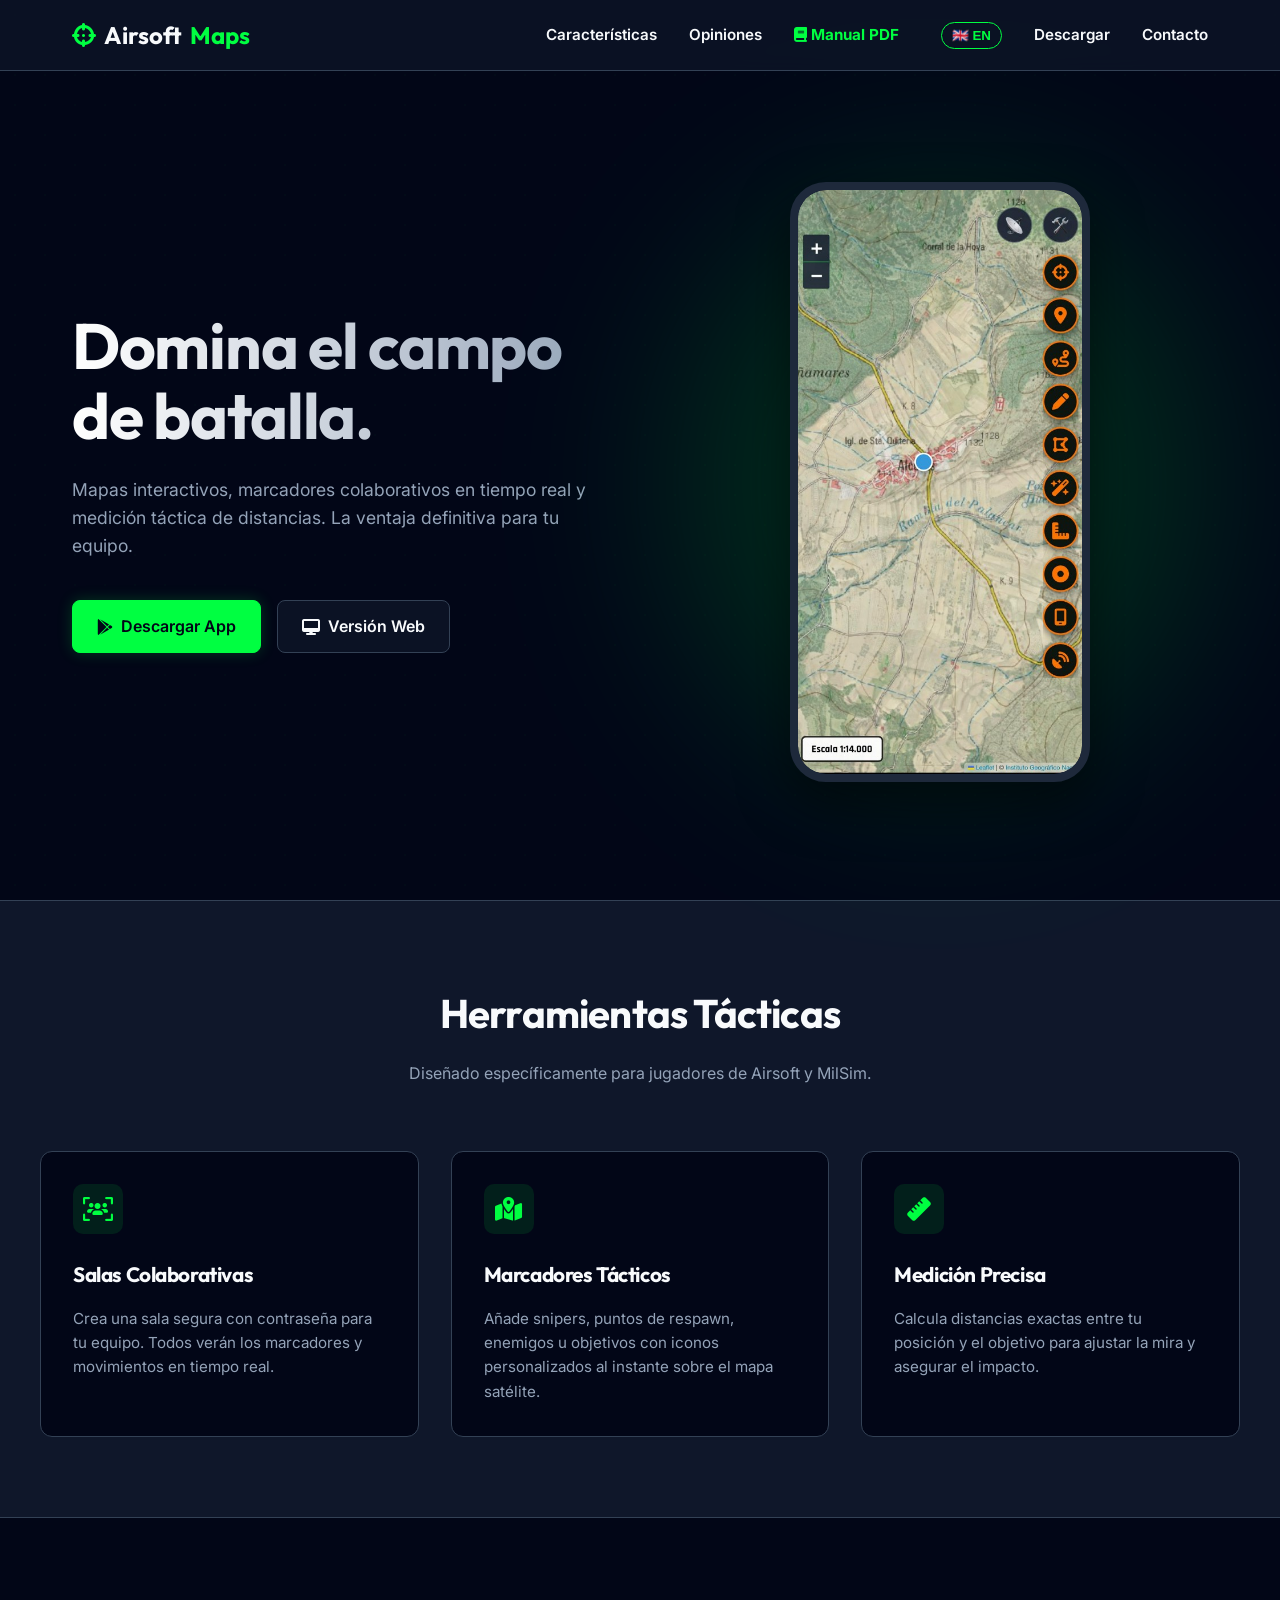
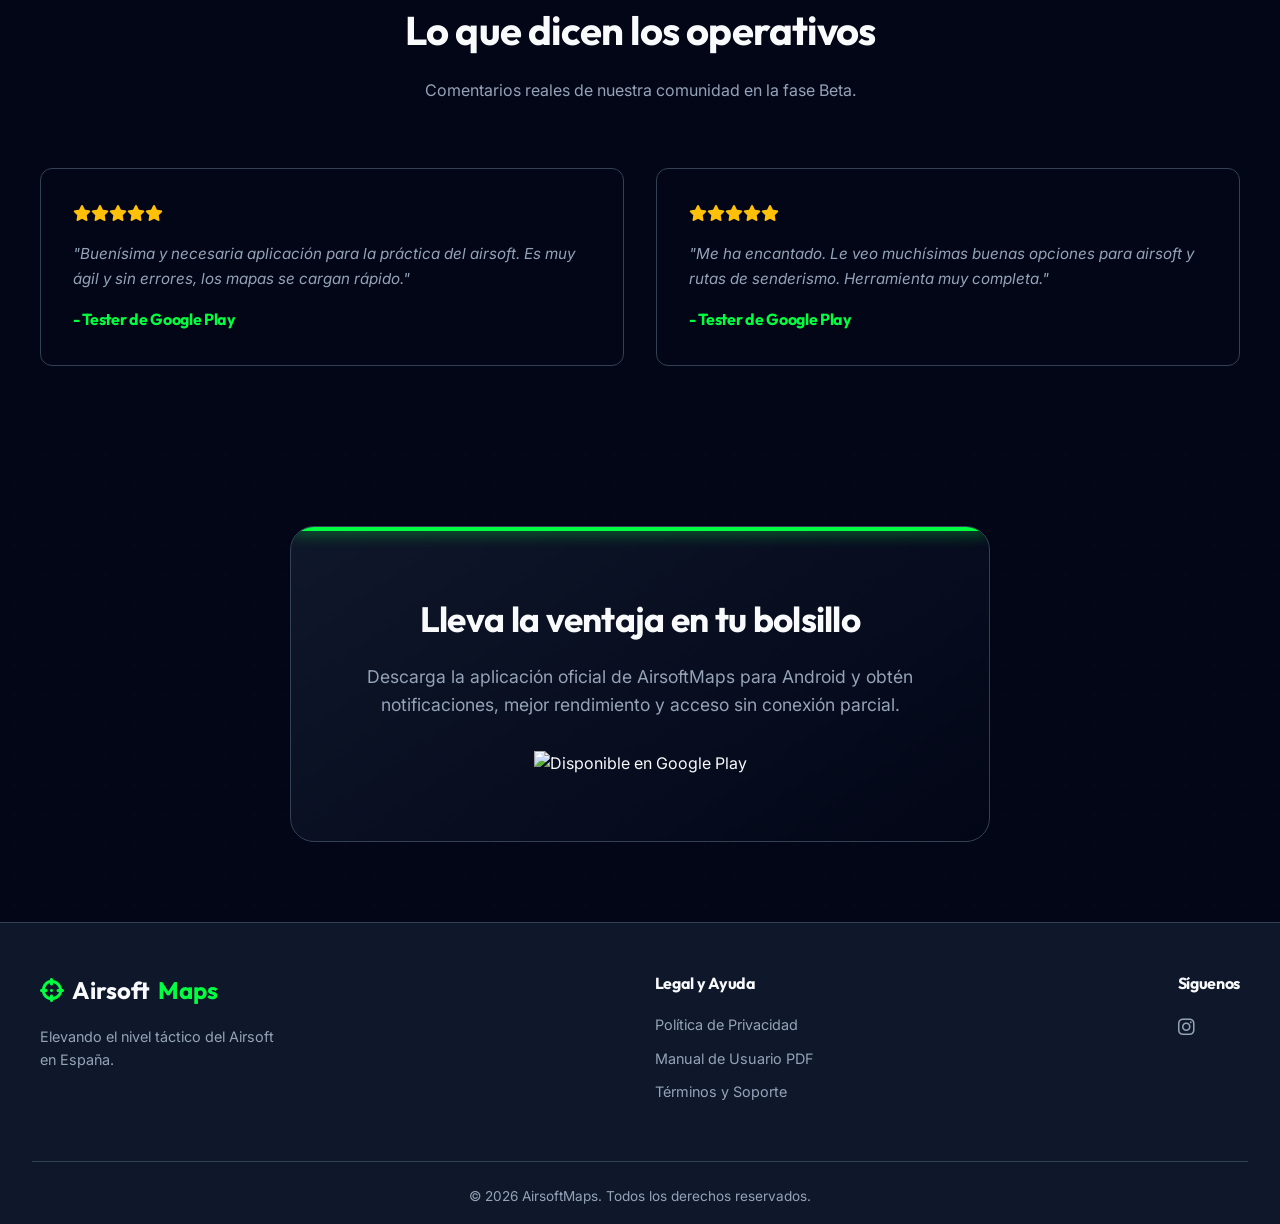
==== landing_page/index.html @ b5a116d0 "pagina web" ====
﻿<!DOCTYPE html>
<html lang="es">
<head>
    <meta charset="UTF-8">
    <meta name="viewport" content="width=device-width, initial-scale=1.0">
    <title>AirsoftMaps - Tu Ventaja Táctica</title>
    <link rel="icon" href="icon.png?v=2" type="image/png">
    <meta name="description" content="La aplicación definitiva para crear, compartir y ejecutar tácticas de airsoft en tiempo real con tu equipo.">
    
    <!-- Google Fonts -->
    <link rel="preconnect" href="https://fonts.googleapis.com">
    <link rel="preconnect" href="https://fonts.gstatic.com" crossorigin>
    <link href="https://fonts.googleapis.com/css2?family=Inter:wght@400;600;800&family=Outfit:wght@700&display=swap" rel="stylesheet">
    
    <!-- FontAwesome Icons -->
    <link rel="stylesheet" href="https://cdnjs.cloudflare.com/ajax/libs/font-awesome/6.4.0/css/all.min.css">
    
    <link rel="stylesheet" href="style.css">
</head>
<body>

    <!-- Navbar -->
    <nav class="navbar">
        <div class="nav-container">
            <div class="logo">
                <i class="fa-solid fa-crosshairs"></i> Airsoft<span>Maps</span>
            </div>
            <ul class="nav-links">
                <li><a href="#features" data-i18n="nav_features">Características</a></li>
                <li><a href="#reviews" data-i18n="nav_reviews">Opiniones</a></li>
                <li><a href="Manual_Usuario_AirsoftMaps.pdf" target="_blank" style="color:var(--neon-green); font-weight:bold;"><i class="fa-solid fa-book"></i> <span data-i18n="nav_manual">Manual PDF</span></a></li>
                <li><button id="langBtn" style="background:transparent; border:1px solid var(--neon-green); color:var(--neon-green); padding:5px 10px; border-radius:15px; cursor:pointer; font-weight:bold; margin-left:10px;">🇬🇧 EN</button></li>
                <li><a href="#download" data-i18n="nav_download">Descargar</a></li>
                <li><a href="mailto:support.gongorycorp@gmail.com" class="contact-link" data-i18n="nav_contact">Contacto</a></li>
            </ul>
            <div class="hamburger">
                <i class="fa-solid fa-bars"></i>
            </div>
        </div>
    </nav>

    <!-- Hero Section -->
    <header class="hero">
        <div class="hero-content">
            <h1 class="fade-in-up" data-i18n="hero_title">Domina el campo de batalla.</h1>
            <p class="fade-in-up delay-1" data-i18n="hero_desc">Mapas interactivos, marcadores colaborativos en tiempo real y medición táctica de distancias. La ventaja definitiva para tu equipo.</p>
            
            <div class="cta-buttons fade-in-up delay-2">
                <a href="#download" class="btn btn-primary">
                    <i class="fa-brands fa-google-play"></i> <span data-i18n="btn_app">Descargar App</span>
                </a>
                <a href="https://www.airsoftmaps.es/" class="btn btn-secondary">
                    <i class="fa-solid fa-desktop"></i> <span data-i18n="btn_web">Versión Web</span>
                </a>
            </div>
        </div>
        <div class="hero-image-container fade-in-up delay-3">
            <div class="mockup-frame">
                <img src="img/captura.jpg" alt="AirsoftMaps App" style="width: 100%; height: 100%; object-fit: cover; border-radius: 28px;">
            </div>
            <div class="glow-effect"></div>
        </div>
    </header>

    <!-- Features Section -->
    <section id="features" class="features">
        <div class="section-header">
            <h2 data-i18n="feat_title">Herramientas Tácticas</h2>
            <p data-i18n="feat_desc">Diseñado específicamente para jugadores de Airsoft y MilSim.</p>
        </div>
        
        <div class="features-grid">
            <div class="feature-card">
                <div class="icon-wrapper">
                    <i class="fa-solid fa-users-viewfinder"></i>
                </div>
                <h3 data-i18n="feat_1_title">Salas Colaborativas</h3>
                <p data-i18n="feat_1_desc">Crea una sala segura con contraseña para tu equipo. Todos verán los marcadores y movimientos en tiempo real.</p>
            </div>
            
            <div class="feature-card">
                <div class="icon-wrapper">
                    <i class="fa-solid fa-map-location-dot"></i>
                </div>
                <h3 data-i18n="feat_2_title">Marcadores Tácticos</h3>
                <p data-i18n="feat_2_desc">Añade snipers, puntos de respawn, enemigos u objetivos con iconos personalizados al instante sobre el mapa satélite.</p>
            </div>
            
            <div class="feature-card">
                <div class="icon-wrapper">
                    <i class="fa-solid fa-ruler"></i>
                </div>
                <h3 data-i18n="feat_3_title">Medición Precisa</h3>
                <p data-i18n="feat_3_desc">Calcula distancias exactas entre tu posición y el objetivo para ajustar la mira y asegurar el impacto.</p>
            </div>
        </div>
    </section>

    <!-- Reviews Section -->
    <section id="reviews" class="reviews-section" style="padding: 5rem 2rem; background: var(--bg-darker);">
        <div class="section-header">
            <h2 data-i18n="rev_title">Lo que dicen los operativos</h2>
            <p data-i18n="rev_desc">Comentarios reales de nuestra comunidad en la fase Beta.</p>
        </div>
        
        <div class="reviews-grid" style="display: grid; grid-template-columns: repeat(auto-fit, minmax(300px, 1fr)); gap: 2rem; max-width: 1200px; margin: 0 auto;">
            <div class="review-card feature-card">
                <div style="color: #ffc107; margin-bottom: 1rem;"><i class="fa-solid fa-star"></i><i class="fa-solid fa-star"></i><i class="fa-solid fa-star"></i><i class="fa-solid fa-star"></i><i class="fa-solid fa-star"></i></div>
                <p style="font-style: italic; margin-bottom: 1rem;">"Buenísima y necesaria aplicación para la práctica del airsoft. Es muy ágil y sin errores, los mapas se cargan rápido."</p>
                <h4 style="color: var(--neon-green);">- Tester de Google Play</h4>
            </div>
            <div class="review-card feature-card">
                <div style="color: #ffc107; margin-bottom: 1rem;"><i class="fa-solid fa-star"></i><i class="fa-solid fa-star"></i><i class="fa-solid fa-star"></i><i class="fa-solid fa-star"></i><i class="fa-solid fa-star"></i></div>
                <p style="font-style: italic; margin-bottom: 1rem;">"Me ha encantado. Le veo muchísimas buenas opciones para airsoft y rutas de senderismo. Herramienta muy completa."</p>
                <h4 style="color: var(--neon-green);">- Tester de Google Play</h4>
            </div>
        </div>
    </section>

    <!-- Download Section -->
    <section id="download" class="download-section">
        <div class="download-box">
            <h2 data-i18n="dl_title">Lleva la ventaja en tu bolsillo</h2>
            <p data-i18n="dl_desc">Descarga la aplicación oficial de AirsoftMaps para Android y obtén notificaciones, mejor rendimiento y acceso sin conexión parcial.</p>
            <a href="https://play.google.com/store/apps/details?id=com.airsoftmaps.app" target="_blank" class="store-badge">
                <img src="https://play.google.com/intl/en_us/badges/static/images/badges/es_badge_web_generic.png" alt="Disponible en Google Play" style="max-height: 60px;">
            </a>
        </div>
    </section>

    <!-- Footer -->
    <footer class="footer">
        <div class="footer-content">
            <div class="footer-brand">
                <div class="logo">
                    <i class="fa-solid fa-crosshairs"></i> Airsoft<span>Maps</span>
                </div>
                <p data-i18n="ft_slogan">Elevando el nivel táctico del Airsoft en España.</p>
            </div>
            <div class="footer-links">
                <h4 data-i18n="ft_legal">Legal y Ayuda</h4>
                <ul>
                    <li><a href="https://airsoftmaps.es/privacy.html" target="_blank" data-i18n="ft_privacy">Política de Privacidad</a></li>
                    <li><a href="Manual_Usuario_AirsoftMaps.pdf" target="_blank" data-i18n="ft_manual">Manual de Usuario PDF</a></li>
                    <li><a href="mailto:support.gongorycorp@gmail.com" data-i18n="ft_terms">Términos y Soporte</a></li>
                </ul>
            </div>
            <div class="footer-social">
                <h4 data-i18n="ft_follow">Síguenos</h4>
                <div class="social-icons">
                    <a href="https://www.instagram.com/airsoft_maps/" target="_blank" title="@airsoft_maps"><i class="fa-brands fa-instagram"></i></a>
                </div>
            </div>
        </div>
        <div class="footer-bottom">
            <p>&copy; 2026 AirsoftMaps. Todos los derechos reservados.</p>
        </div>
    </footer>

    <script src="script.js"></script>
</body>
</html>
---- landing_page/style.css ----
﻿:root {
    --bg-dark: #0f172a;
    --bg-darker: #020617;
    --neon-green: #00ff41;
    --neon-green-dim: rgba(0, 255, 65, 0.2);
    --text-main: #f8fafc;
    --text-muted: #94a3b8;
    --border-color: #334155;
    --glass-bg: rgba(15, 23, 42, 0.7);
}

* {
    margin: 0;
    padding: 0;
    box-sizing: border-box;
}

html {
    scroll-behavior: smooth;
}

body {
    font-family: 'Inter', sans-serif;
    background-color: var(--bg-darker);
    color: var(--text-main);
    line-height: 1.6;
    overflow-x: hidden;
    /* Patrón táctico de fondo sutil */
    background-image: 
        linear-gradient(rgba(2, 6, 23, 0.9), rgba(2, 6, 23, 0.9)),
        radial-gradient(var(--neon-green-dim) 1px, transparent 1px);
    background-size: 100% 100%, 30px 30px;
}

/* Tipografía */
h1, h2, h3, h4 {
    font-family: 'Outfit', sans-serif;
    letter-spacing: -0.02em;
}

a {
    text-decoration: none;
    color: inherit;
}

ul {
    list-style: none;
}

/* NAVBAR */
.navbar {
    position: fixed;
    top: 0;
    width: 100%;
    background: var(--glass-bg);
    backdrop-filter: blur(10px);
    border-bottom: 1px solid var(--border-color);
    z-index: 1000;
}

.nav-container {
    max-width: 1200px;
    margin: 0 auto;
    padding: 1rem 2rem;
    display: flex;
    justify-content: space-between;
    align-items: center;
}

.logo {
    font-family: 'Outfit', sans-serif;
    font-size: 1.5rem;
    font-weight: 700;
    color: var(--text-main);
    display: flex;
    align-items: center;
    gap: 0.5rem;
}

.logo i {
    color: var(--neon-green);
}

.logo span {
    color: var(--neon-green);
}

.nav-links {
    display: flex;
    gap: 2rem;
}

.nav-links a {
    font-size: 0.95rem;
    font-weight: 600;
    transition: color 0.3s;
}

.nav-links a:hover {
    color: var(--neon-green);
    text-shadow: 0 0 8px var(--neon-green-dim);
}

.hamburger {
    display: none;
    font-size: 1.5rem;
    cursor: pointer;
    color: var(--neon-green);
}

/* HERO SECTION */
.hero {
    min-height: 100vh;
    display: flex;
    align-items: center;
    justify-content: space-between;
    max-width: 1200px;
    margin: 0 auto;
    padding: 6rem 2rem 2rem;
    gap: 4rem;
}

.hero-content {
    flex: 1;
    max-width: 600px;
}

.hero-content h1 {
    font-size: 4rem;
    line-height: 1.1;
    margin-bottom: 1.5rem;
    background: linear-gradient(to right, #fff, #94a3b8);
    -webkit-background-clip: text;
    -webkit-text-fill-color: transparent;
}

.hero-content p {
    font-size: 1.1rem;
    color: var(--text-muted);
    margin-bottom: 2.5rem;
}

.cta-buttons {
    display: flex;
    gap: 1rem;
    flex-wrap: wrap;
}

.btn {
    padding: 0.8rem 1.5rem;
    border-radius: 8px;
    font-weight: 600;
    font-size: 1rem;
    display: flex;
    align-items: center;
    gap: 0.5rem;
    transition: all 0.3s ease;
    cursor: pointer;
}

.btn-primary {
    background: var(--neon-green);
    color: var(--bg-darker);
    border: 1px solid var(--neon-green);
    box-shadow: 0 0 15px var(--neon-green-dim);
}

.btn-primary:hover {
    box-shadow: 0 0 25px rgba(0, 255, 65, 0.4);
    transform: translateY(-2px);
}

.btn-secondary {
    background: var(--glass-bg);
    color: var(--text-main);
    border: 1px solid var(--border-color);
}

.btn-secondary:hover {
    border-color: var(--neon-green);
    color: var(--neon-green);
    transform: translateY(-2px);
}

/* HERO IMAGE MOCKUP */
.hero-image-container {
    flex: 1;
    position: relative;
    display: flex;
    justify-content: center;
}

.mockup-frame {
    width: 300px;
    height: 600px;
    border: 8px solid #1e293b;
    border-radius: 36px;
    background: var(--bg-dark);
    position: relative;
    z-index: 2;
    overflow: hidden;
    display: flex;
    align-items: center;
    justify-content: center;
    box-shadow: 0 20px 50px rgba(0,0,0,0.5);
}

.placeholder-img {
    text-align: center;
    color: var(--text-muted);
    display: flex;
    flex-direction: column;
    gap: 1rem;
    font-size: 2rem;
}

.placeholder-img span {
    font-size: 1rem;
    font-family: 'Inter';
}

.glow-effect {
    position: absolute;
    width: 100%;
    height: 100%;
    background: var(--neon-green);
    filter: blur(100px);
    opacity: 0.15;
    z-index: 1;
    top: 0;
    left: 0;
    border-radius: 50%;
}

/* FEATURES SECTION */
.features {
    padding: 5rem 2rem;
    background: var(--bg-dark);
    border-top: 1px solid var(--border-color);
    border-bottom: 1px solid var(--border-color);
}

.section-header {
    text-align: center;
    max-width: 600px;
    margin: 0 auto 4rem;
}

.section-header h2 {
    font-size: 2.5rem;
    margin-bottom: 1rem;
    color: var(--text-main);
}

.section-header p {
    color: var(--text-muted);
}

.features-grid {
    display: grid;
    grid-template-columns: repeat(auto-fit, minmax(300px, 1fr));
    gap: 2rem;
    max-width: 1200px;
    margin: 0 auto;
}

.feature-card {
    background: var(--bg-darker);
    padding: 2rem;
    border-radius: 12px;
    border: 1px solid var(--border-color);
    transition: all 0.3s ease;
}

.feature-card:hover {
    border-color: var(--neon-green);
    transform: translateY(-5px);
    box-shadow: 0 10px 30px rgba(0, 0, 0, 0.5);
}

.icon-wrapper {
    width: 50px;
    height: 50px;
    background: rgba(0, 255, 65, 0.1);
    border-radius: 10px;
    display: flex;
    align-items: center;
    justify-content: center;
    font-size: 1.5rem;
    color: var(--neon-green);
    margin-bottom: 1.5rem;
}

.feature-card h3 {
    margin-bottom: 1rem;
    font-size: 1.3rem;
}

.feature-card p {
    color: var(--text-muted);
    font-size: 0.95rem;
}

/* DOWNLOAD SECTION */
.download-section {
    padding: 5rem 2rem;
    text-align: center;
}

.download-box {
    max-width: 700px;
    margin: 0 auto;
    background: linear-gradient(145deg, var(--bg-dark) 0%, var(--bg-darker) 100%);
    border: 1px solid var(--border-color);
    padding: 4rem 2rem;
    border-radius: 24px;
    position: relative;
    overflow: hidden;
}

.download-box::before {
    content: '';
    position: absolute;
    top: 0;
    left: 0;
    width: 100%;
    height: 4px;
    background: var(--neon-green);
    box-shadow: 0 0 15px var(--neon-green);
}

.download-box h2 {
    font-size: 2.2rem;
    margin-bottom: 1rem;
}

.download-box p {
    color: var(--text-muted);
    margin-bottom: 2rem;
    font-size: 1.1rem;
}

.store-badge img {
    transition: transform 0.2s;
}

.store-badge img:hover {
    transform: scale(1.05);
}

/* FOOTER */
.footer {
    background: var(--bg-dark);
    border-top: 1px solid var(--border-color);
    padding: 3rem 2rem 1rem;
}

.footer-content {
    max-width: 1200px;
    margin: 0 auto;
    display: flex;
    justify-content: space-between;
    flex-wrap: wrap;
    gap: 3rem;
    margin-bottom: 3rem;
}

.footer-brand p {
    color: var(--text-muted);
    margin-top: 1rem;
    font-size: 0.9rem;
    max-width: 250px;
}

.footer-links h4, .footer-social h4 {
    margin-bottom: 1rem;
    color: var(--text-main);
}

.footer-links ul li {
    margin-bottom: 0.5rem;
}

.footer-links a {
    color: var(--text-muted);
    font-size: 0.9rem;
    transition: color 0.2s;
}

.footer-links a:hover {
    color: var(--neon-green);
}

.social-icons {
    display: flex;
    gap: 1rem;
}

.social-icons a {
    color: var(--text-muted);
    font-size: 1.2rem;
    transition: color 0.2s;
}

.social-icons a:hover {
    color: var(--neon-green);
}

.footer-bottom {
    text-align: center;
    padding-top: 1.5rem;
    border-top: 1px solid var(--border-color);
    color: var(--text-muted);
    font-size: 0.85rem;
}

/* ANIMATIONS */
.fade-in-up {
    opacity: 0;
    transform: translateY(20px);
    transition: opacity 0.8s ease, transform 0.8s ease;
}

.fade-in-up.visible {
    opacity: 1;
    transform: translateY(0);
}

.delay-1 { transition-delay: 0.2s; }
.delay-2 { transition-delay: 0.4s; }
.delay-3 { transition-delay: 0.6s; }

/* RESPONSIVE */
@media (max-width: 900px) {
    .hero {
        flex-direction: column;
        text-align: center;
        padding-top: 7rem;
    }

    .hero-content {
        max-width: 100%;
    }

    .hero-content h1 {
        font-size: 3rem;
    }

    .cta-buttons {
        justify-content: center;
    }

    .mockup-frame {
        width: 260px;
        height: 520px;
    }
}

@media (max-width: 768px) {
    .nav-links {
        display: none;
        position: absolute;
        top: 100%;
        left: 0;
        width: 100%;
        background: var(--bg-dark);
        flex-direction: column;
        padding: 1.5rem;
        border-bottom: 1px solid var(--border-color);
        text-align: center;
    }

    .nav-links.active {
        display: flex;
    }

    .hamburger {
        display: block;
    }
}
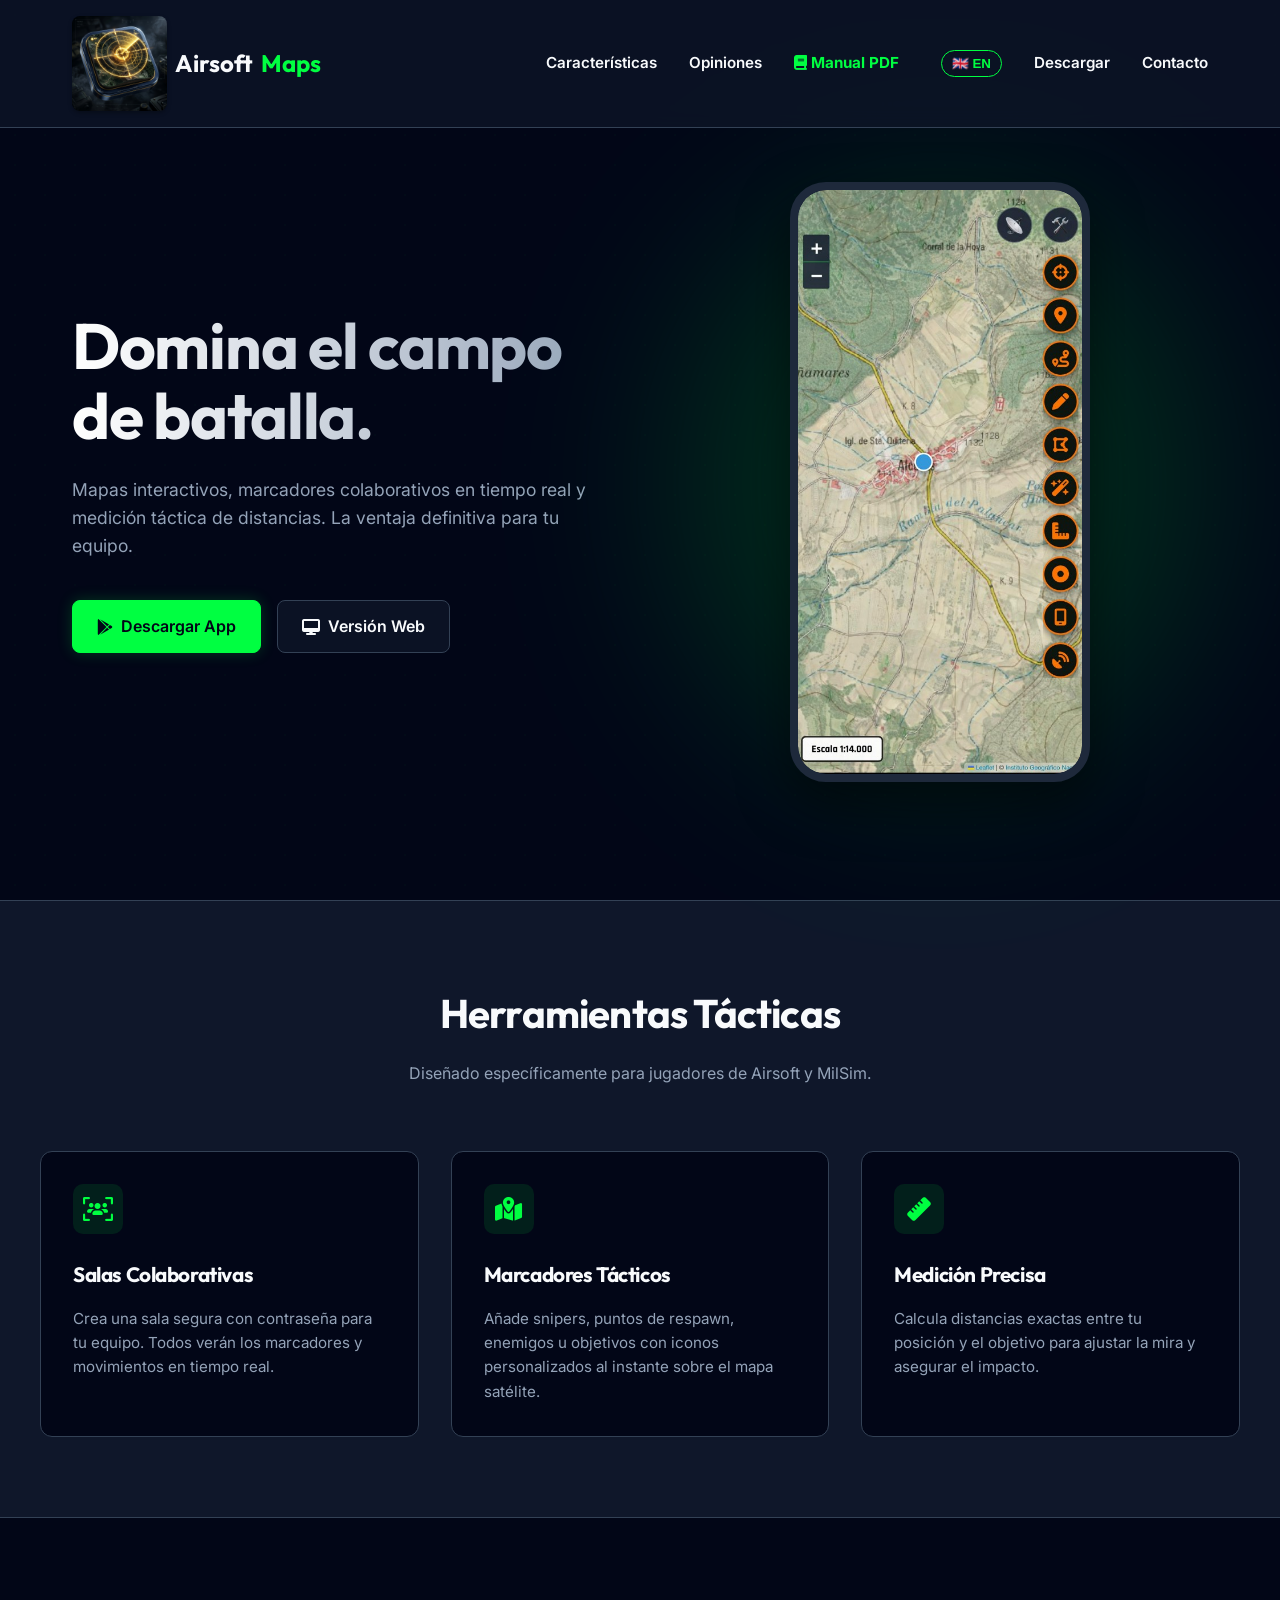
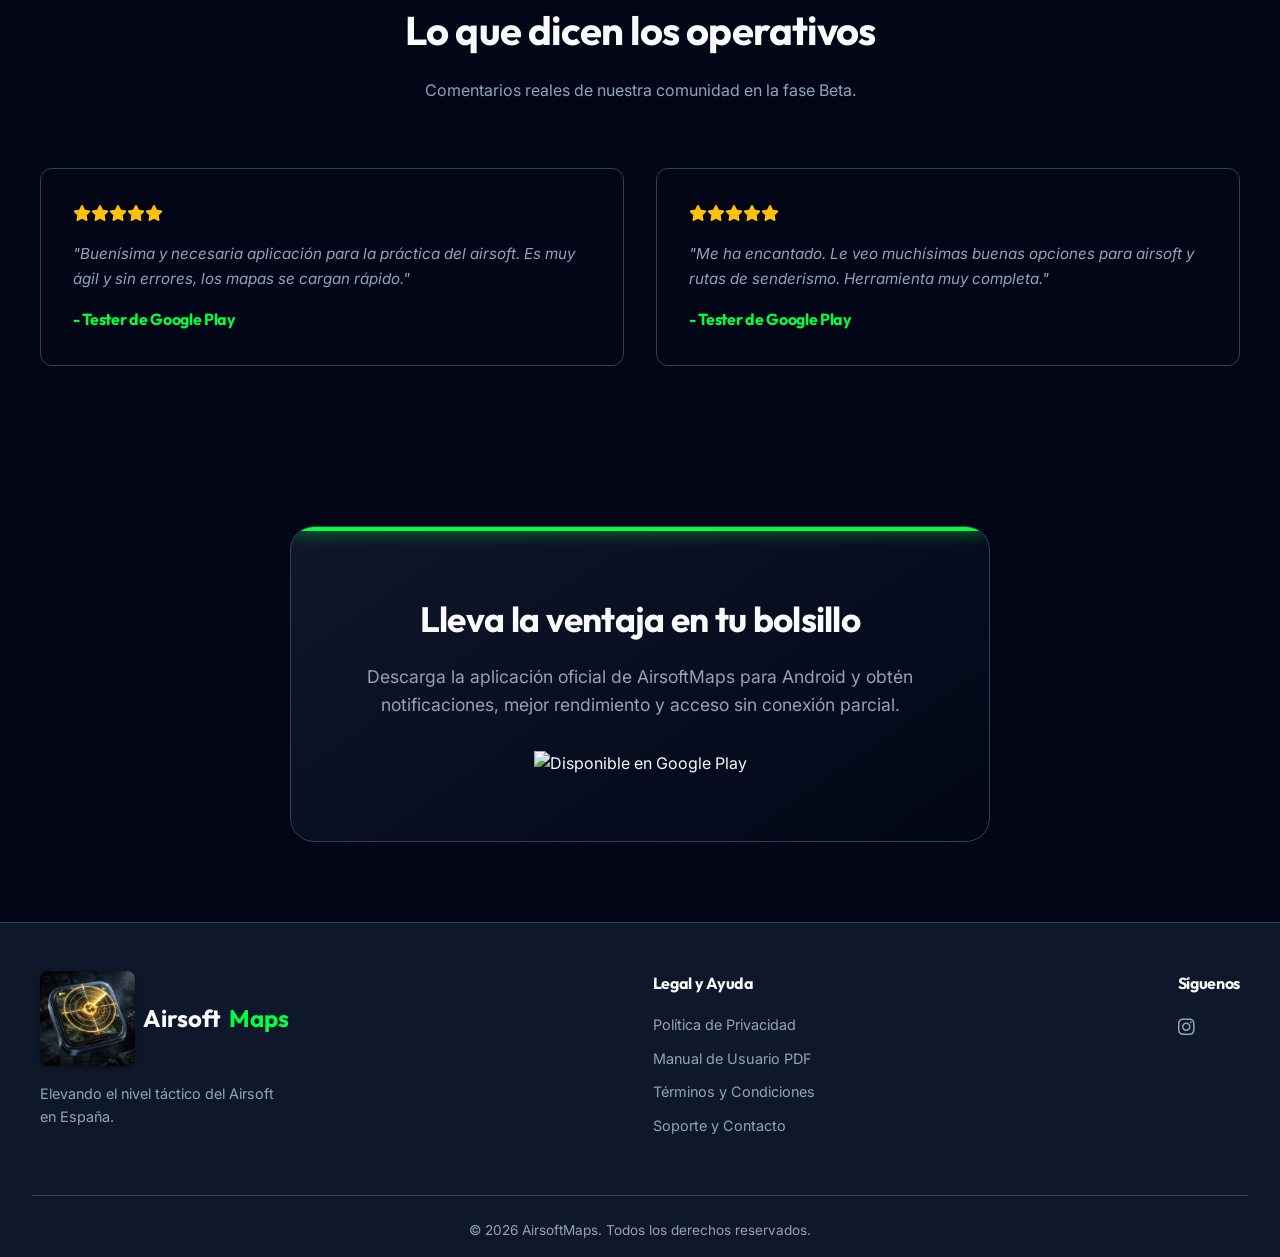
==== commit 9c990ce1: "version 2.15.3" ====
--- a/landing_page/index.html
+++ b/landing_page/index.html
@@ -23,7 +23,7 @@
     <nav class="navbar">
         <div class="nav-container">
             <div class="logo">
-                <i class="fa-solid fa-crosshairs"></i> Airsoft<span>Maps</span>
+                <img src="icon.png" alt="AirsoftMaps Logo" style="height: 95px; border-radius: 8px; box-shadow: 0 2px 4px rgba(0,0,0,0.3);"> Airsoft<span>Maps</span>
             </div>
             <ul class="nav-links">
                 <li><a href="#features" data-i18n="nav_features">Características</a></li>
@@ -133,7 +133,7 @@
         <div class="footer-content">
             <div class="footer-brand">
                 <div class="logo">
-                    <i class="fa-solid fa-crosshairs"></i> Airsoft<span>Maps</span>
+                    <img src="icon.png" alt="AirsoftMaps Logo" style="height: 95px; border-radius: 8px; box-shadow: 0 2px 4px rgba(0,0,0,0.3);"> Airsoft<span>Maps</span>
                 </div>
                 <p data-i18n="ft_slogan">Elevando el nivel táctico del Airsoft en España.</p>
             </div>
@@ -142,7 +142,8 @@
                 <ul>
                     <li><a href="https://airsoftmaps.es/privacy.html" target="_blank" data-i18n="ft_privacy">Política de Privacidad</a></li>
                     <li><a href="Manual_Usuario_AirsoftMaps.pdf" target="_blank" data-i18n="ft_manual">Manual de Usuario PDF</a></li>
-                    <li><a href="mailto:support.gongorycorp@gmail.com" data-i18n="ft_terms">Términos y Soporte</a></li>
+                    <li><a href="https://airsoftmaps.es/terms.html" target="_blank">Términos y Condiciones</a></li>
+                      <li><a href="mailto:support.gongorycorp@gmail.com">Soporte y Contacto</a></li>
                 </ul>
             </div>
             <div class="footer-social">
@@ -160,3 +161,11 @@
     <script src="script.js"></script>
 </body>
 </html>
+
+
+
+
+
+
+
+
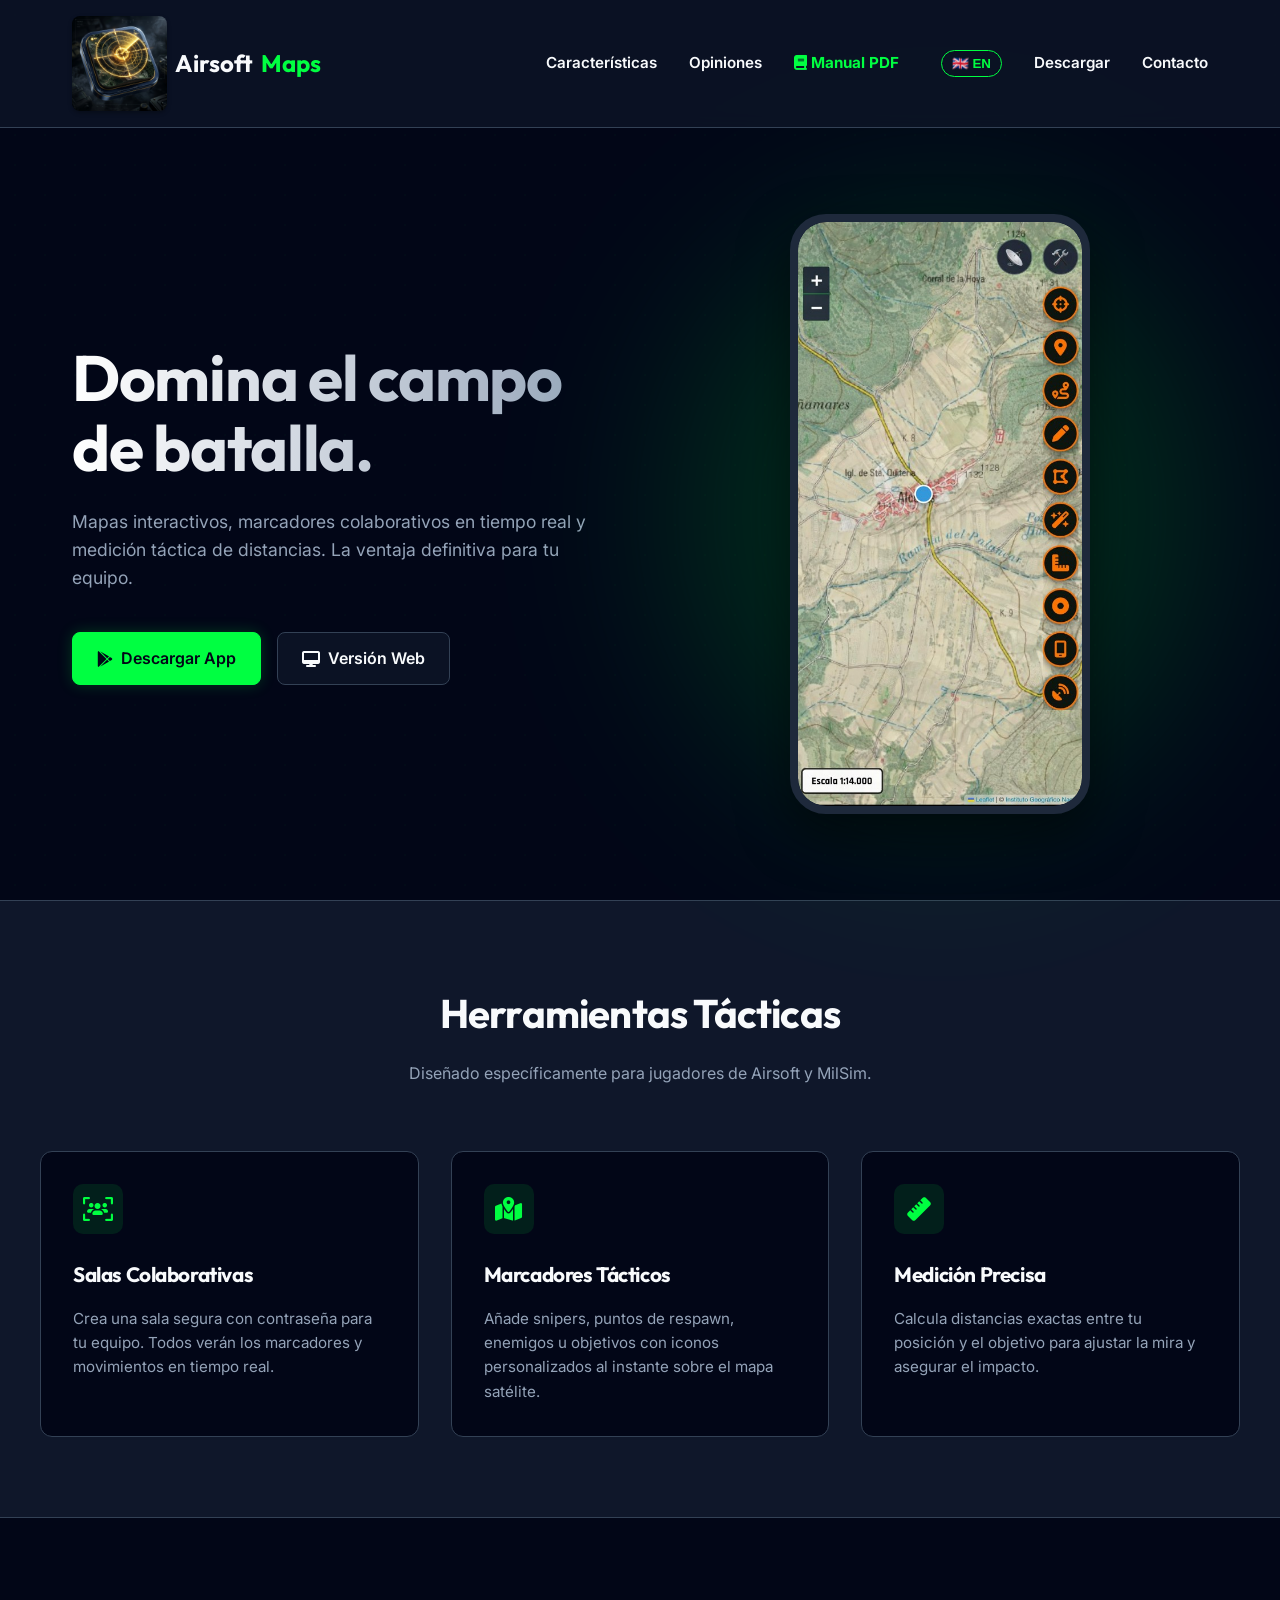
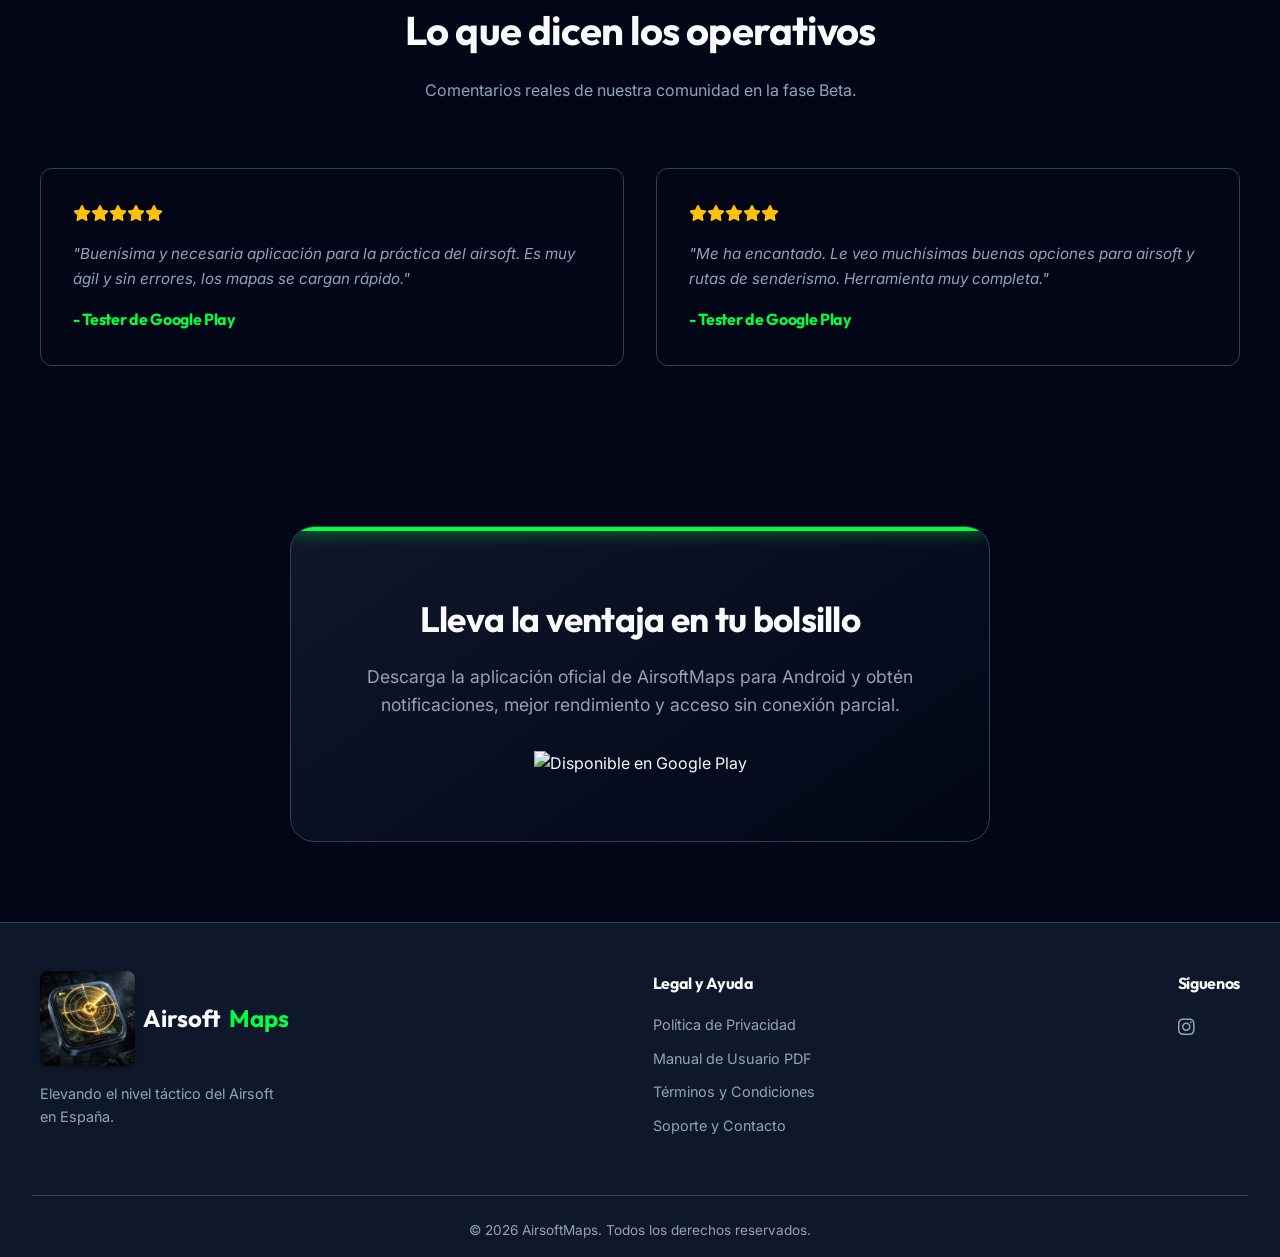
==== commit 828028ff: "version 2.15.4" ====
--- a/landing_page/index.html
+++ b/landing_page/index.html
@@ -56,7 +56,7 @@
         </div>
         <div class="hero-image-container fade-in-up delay-3">
             <div class="mockup-frame">
-                <img src="img/captura.jpg" alt="AirsoftMaps App" style="width: 100%; height: 100%; object-fit: cover; border-radius: 28px;">
+                <img src="img/captura.jpg" alt="AirsoftMaps App" style="width: 100%; height: 100%; object-fit: cover; object-position: top center; border-radius: 28px;">
             </div>
             <div class="glow-effect"></div>
         </div>
@@ -169,3 +169,4 @@
 
 
 
+
--- a/landing_page/style.css
+++ b/landing_page/style.css
@@ -116,7 +116,7 @@
     justify-content: space-between;
     max-width: 1200px;
     margin: 0 auto;
-    padding: 6rem 2rem 2rem;
+    padding: 10rem 2rem 2rem;
     gap: 4rem;
 }
 
@@ -435,7 +435,7 @@
     .hero {
         flex-direction: column;
         text-align: center;
-        padding-top: 7rem;
+        padding-top: 11rem;
     }
 
     .hero-content {
@@ -478,3 +478,4 @@
         display: block;
     }
 }
+
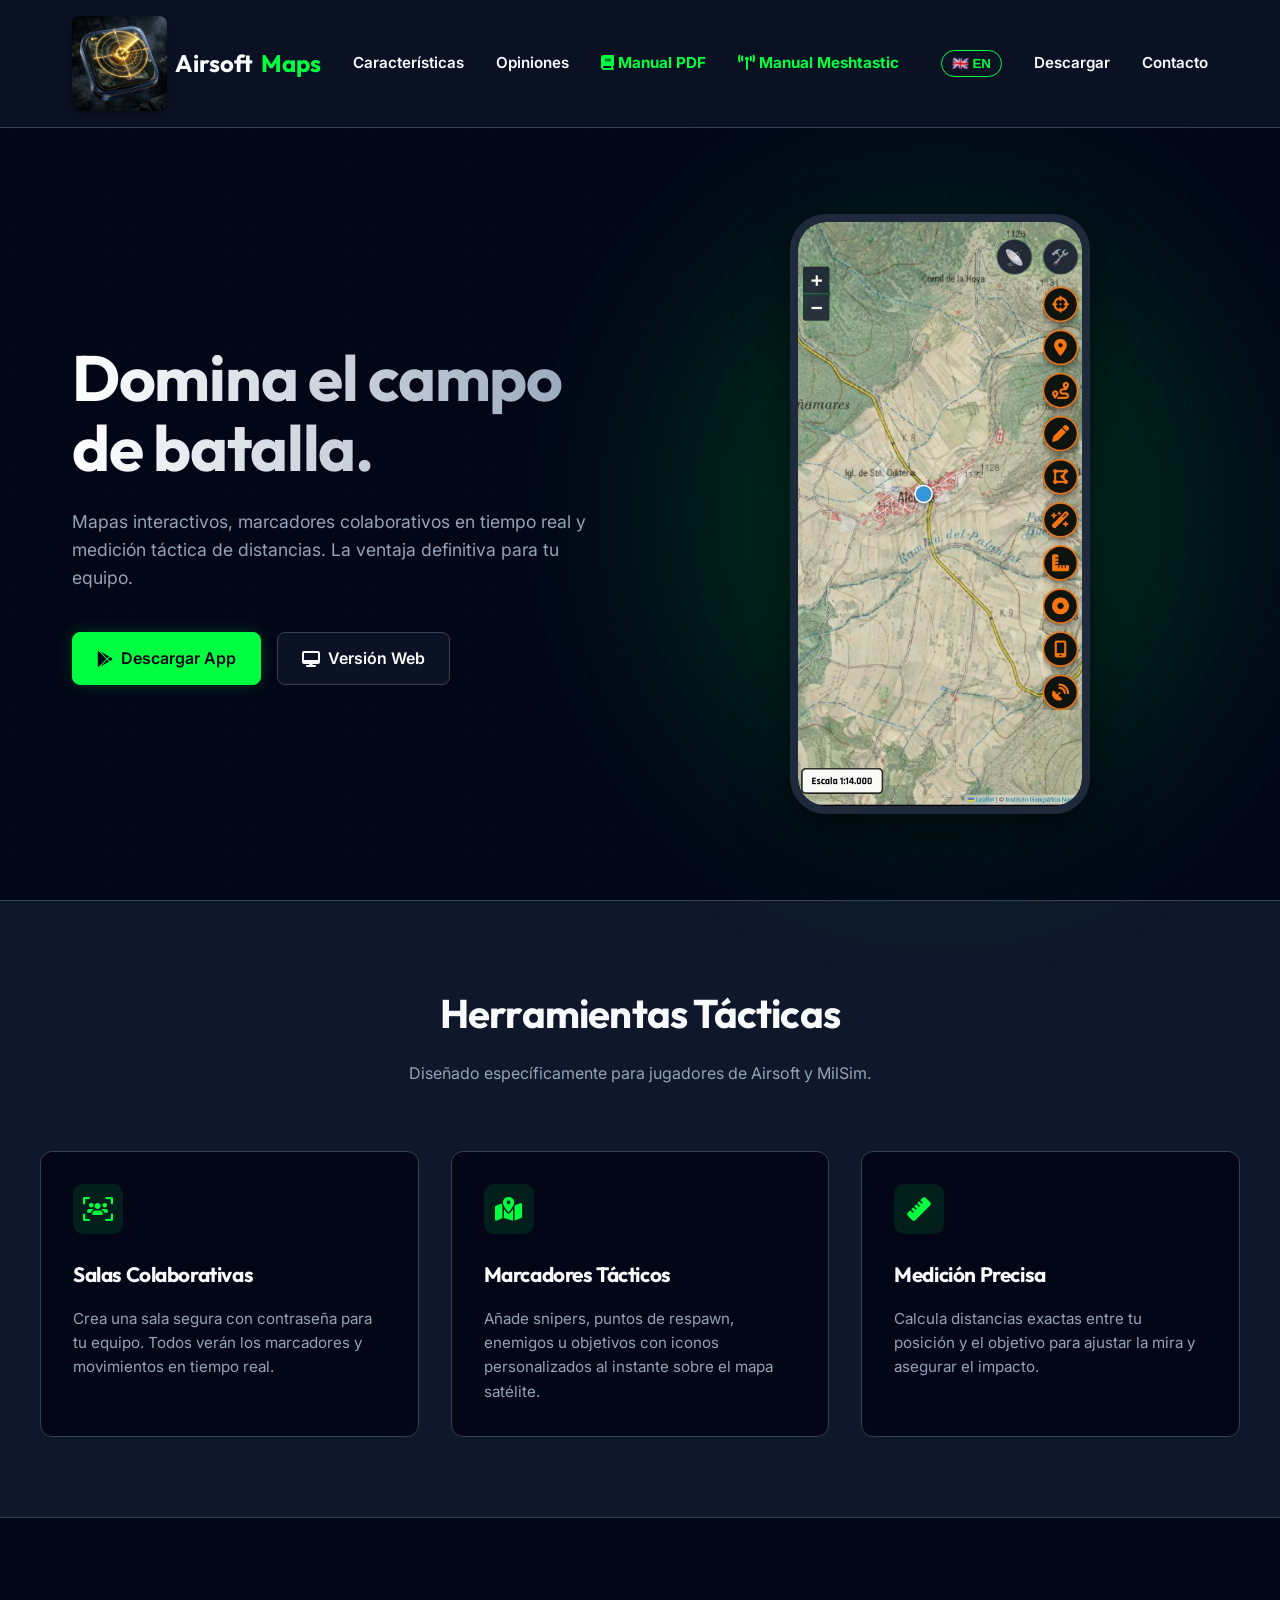
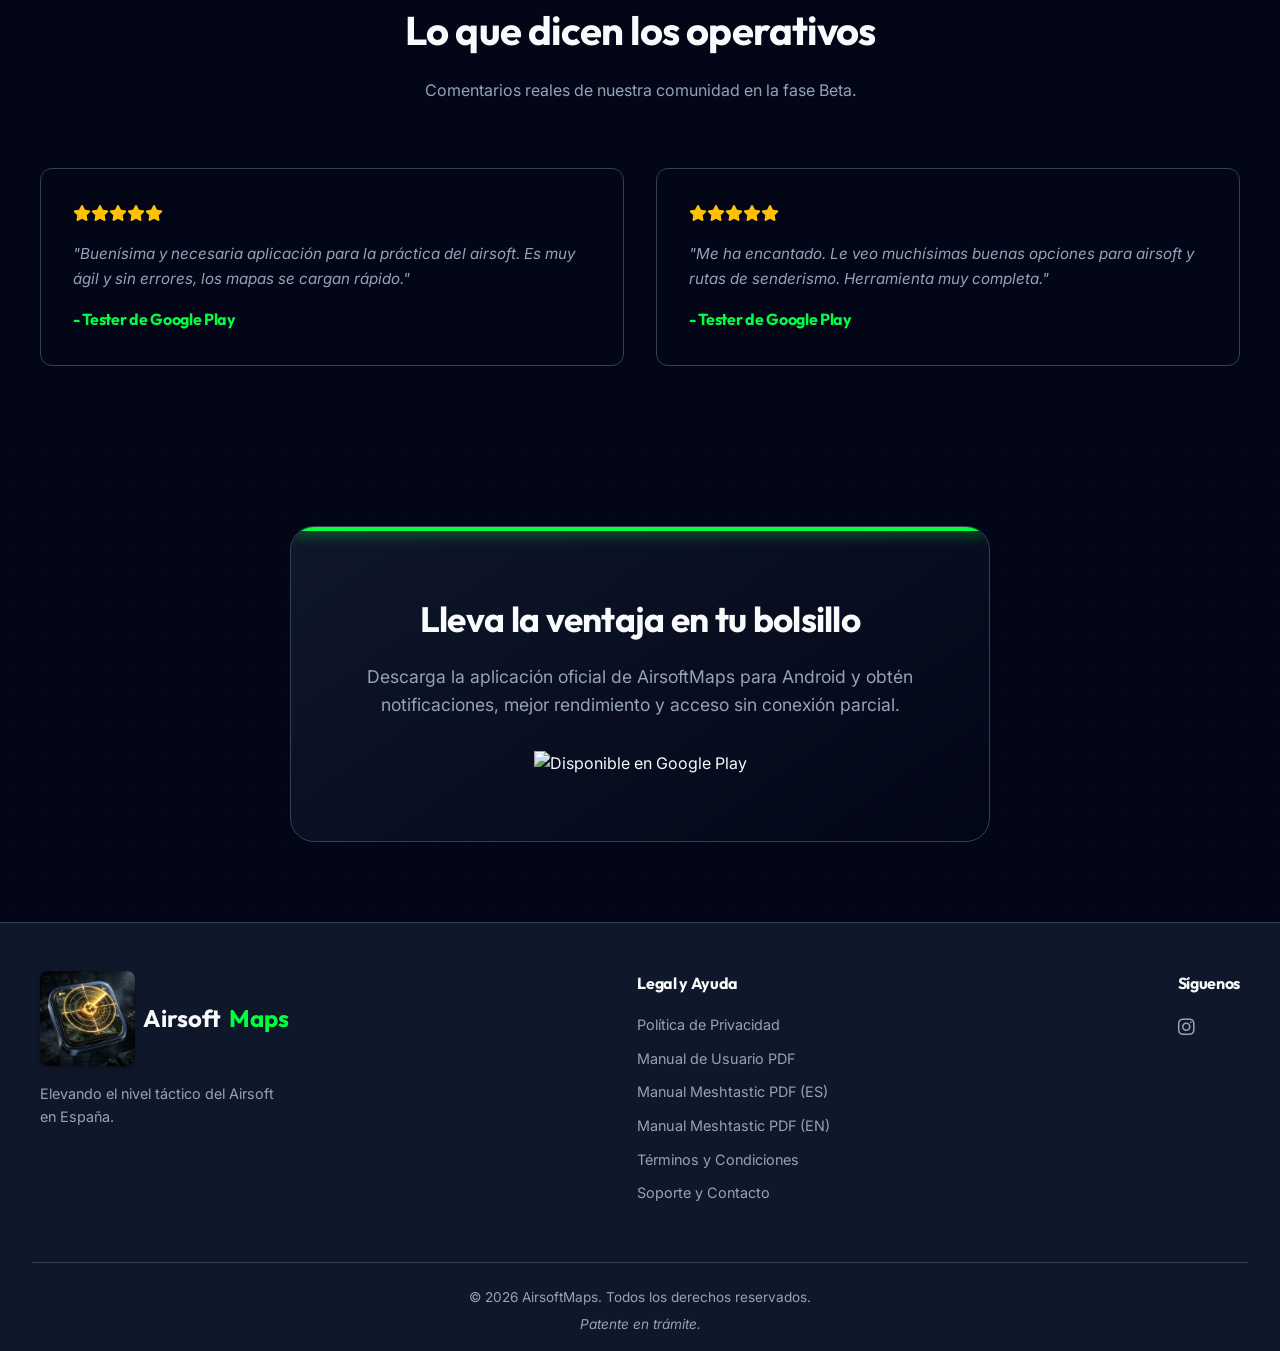
==== commit e0bb1d2a: "version 2.22.5 pagina web" ====
--- a/landing_page/index.html
+++ b/landing_page/index.html
@@ -1,4 +1,4 @@
-﻿<!DOCTYPE html>
+<!DOCTYPE html>
 <html lang="es">
 <head>
     <meta charset="UTF-8">
@@ -29,6 +29,7 @@
                 <li><a href="#features" data-i18n="nav_features">Características</a></li>
                 <li><a href="#reviews" data-i18n="nav_reviews">Opiniones</a></li>
                 <li><a href="Manual_Usuario_AirsoftMaps.pdf" target="_blank" style="color:var(--neon-green); font-weight:bold;"><i class="fa-solid fa-book"></i> <span data-i18n="nav_manual">Manual PDF</span></a></li>
+                <li><a id="navMeshManualLink" href="Manual_Configuracion_Meshtastic_AirsoftMaps.pdf" target="_blank" style="color:var(--neon-green); font-weight:bold;"><i class="fa-solid fa-tower-broadcast"></i> <span data-i18n="nav_manual_mesh">Manual Meshtastic</span></a></li>
                 <li><button id="langBtn" style="background:transparent; border:1px solid var(--neon-green); color:var(--neon-green); padding:5px 10px; border-radius:15px; cursor:pointer; font-weight:bold; margin-left:10px;">🇬🇧 EN</button></li>
                 <li><a href="#download" data-i18n="nav_download">Descargar</a></li>
                 <li><a href="mailto:support.gongorycorp@gmail.com" class="contact-link" data-i18n="nav_contact">Contacto</a></li>
@@ -142,8 +143,10 @@
                 <ul>
                     <li><a href="https://airsoftmaps.es/privacy.html" target="_blank" data-i18n="ft_privacy">Política de Privacidad</a></li>
                     <li><a href="Manual_Usuario_AirsoftMaps.pdf" target="_blank" data-i18n="ft_manual">Manual de Usuario PDF</a></li>
-                    <li><a href="https://airsoftmaps.es/terms.html" target="_blank">Términos y Condiciones</a></li>
-                      <li><a href="mailto:support.gongorycorp@gmail.com">Soporte y Contacto</a></li>
+                    <li><a href="Manual_Configuracion_Meshtastic_AirsoftMaps.pdf" target="_blank" data-i18n="ft_manual_mesh">Manual Meshtastic PDF (ES)</a></li>
+                    <li><a href="Manual_Configuracion_Meshtastic_AirsoftMaps_EN.pdf" target="_blank" data-i18n="ft_manual_mesh_en">Manual Meshtastic PDF (EN)</a></li>
+                    <li><a href="https://airsoftmaps.es/terms.html" target="_blank" data-i18n="ft_terms_new">Términos y Condiciones</a></li>
+                      <li><a href="mailto:support.gongorycorp@gmail.com" data-i18n="ft_support">Soporte y Contacto</a></li>
                 </ul>
             </div>
             <div class="footer-social">
@@ -155,18 +158,10 @@
         </div>
         <div class="footer-bottom">
             <p>&copy; 2026 AirsoftMaps. Todos los derechos reservados.</p>
+            <p style="margin-top: 5px; font-style: italic; color: #94a3b8;">Patente en trámite.</p>
         </div>
     </footer>
 
     <script src="script.js"></script>
 </body>
-</html>
-
-
-
-
-
-
-
-
-
+</html>
